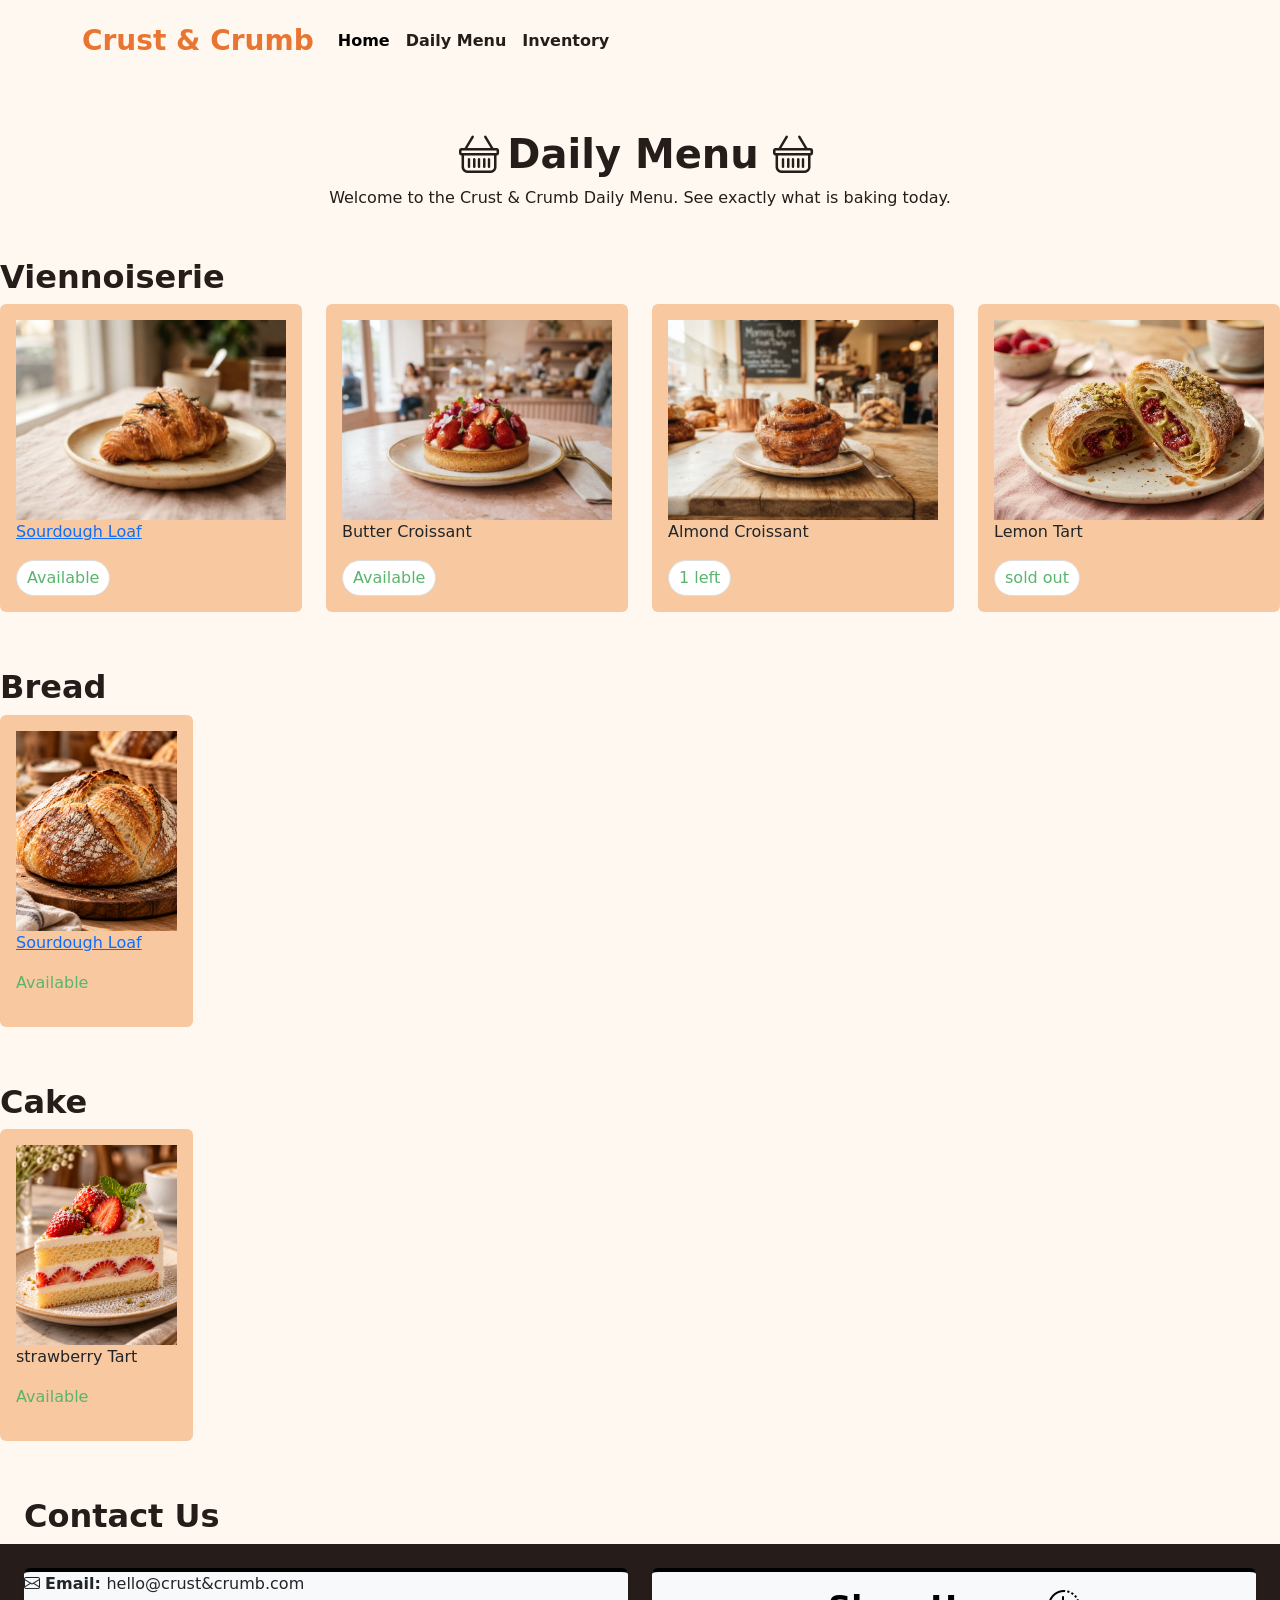
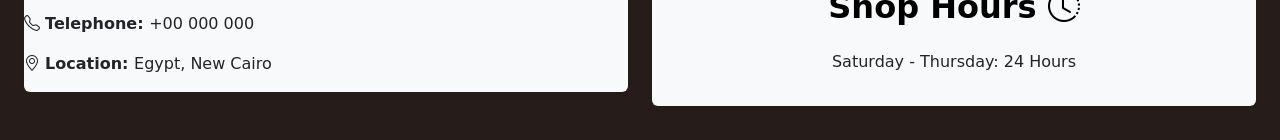
==== catalog.html @ 6cfdb350 "first-submission" ====
<!DOCTYPE html>
<html lang="en">
<head>
    <meta charset="UTF-8">
    <meta name="viewport" content="width=device-width, initial-scale=1.0">
    <title>Daily Menu</title>
      <link href="https://cdn.jsdelivr.net/npm/bootstrap@5.3.3/dist/css/bootstrap.min.css" rel="stylesheet">
  <link rel="stylesheet" href="https://cdn.jsdelivr.net/npm/bootstrap-icons/font/bootstrap-icons.css">
  <link rel="stylesheet" href="style.css">

</head>
<body>

    <nav class="navbar navbar-expand-lg bg-light"> <!--Navigation bar that collapses into icon-->

    <div class="container">
      <a class="navbar-brand text-#f14d24" href="index.html id="title">Crust & Crumb</a>

      <button class="navbar-toggler" type="button"
            data-bs-toggle="collapse" data-bs-target="#marketNav"
            aria-controls="marketNav" aria-expanded="false" aria-label="Toggle navigation">

        <span class="navbar-toggler-icon"></span>
      </button>

      <div class="collapse navbar-collapse" id="marketNav">
          <ul class="navbar-nav me-auto">
            <li class="nav-item"><a class="nav-link active" href="index.html">Home</a></li>
            <li class="nav-item"><a class="nav-link" href="catalog.html">Daily Menu</a></li>
            <li class="nav-item"><a class="nav-link" href="checkout form.html">Inventory</a></li>
          </ul>
        </div>
    </div>
  </nav>






<!-- Title for the menu page -->

<div class="container my-5">

    <h1 class="text-center"><i class="bi bi-basket me-2"></i>Daily Menu <i class="bi bi-basket me-2"></i></h1>

    <p class="text-center">
        Welcome to the Crust & Crumb Daily Menu. See exactly what is baking today.
    </p>
</div>


  




  <!-- Pastry section for Viennoiserie-->

<h2 class="mb-2">Viennoiserie</h2>

<section class="row mb-5">

        <div class="col-6 col-md-3 col-lg-3">
        <div class="card p-3 mb-2">
            <img src="assets/rosemary-croissant.jpg" height="200" width="200" class="mx-auto">
            <p><a href="detailed-view.html">Sourdough Loaf</a></p>
            <div class="success">
            <p class="text-success">Available</p>
            </div>
        </div>
    </div>

        <div class="col-6 col-md-3 col-lg-3">
          <div class="card p-3 mb-2">
            <img src="assets/strawberry-tart.jpg" height="200" width="200">
            <p>Butter Croissant</p>
            <div class="success">
            <p class="text-success">Available</p>
            </div>
          </div>
        </div>

       <div class="col-6 col-md-3 col-lg-3">
        <div class="card p-3 mb-2">
            <img src="assets/morning-bun.jpg" height="200" width="200" class="mx-auto">
            <p>Almond Croissant</p>
            <div class="success">
            <p class="text-success">1 left</p>
            </div>
        </div>
    </div>

        <div class="col-6 col-md-3 col-lg-3">
          <div class="card p-3 mb-2">
            <img src="assets/featured-croissant.jpg" height="200" width="200">
            <p>Lemon Tart</p>
            <div class="success">
            <p class="text-success">sold out</p>
            </div>
          </div>
        </div>
        </section>
</div>








<!--Pastry section for Bread--->

<h2 class="mb-2">Bread</h2>

<section class="row mb-5">

    <div class="col-6 col-md-3 col-lg-2">
        <div class="card p-3 mb-2">
            <img src="assets/Rustic Sourdough Loaf on Wooden Board.png" height="200" width="200" class="mx-auto">
            <p><a href="detailed-view.html">Sourdough Loaf</a></p>
            <p class="text-success">Available</p>
        </div>
    </div>

</section>
</div>







<!--Pastry section for Cake-->

<h2 class="mb-2">Cake</h2>

<section class="row mb-5">

    <div class="col-6 col-md-3 col-lg-2">
        <div class="card p-3 mb-2">
            <img src="assets/Strawberry Shortcake Café Delight.png" height="200" width="100" class="mx-auto">
            <p>strawberry Tart</p>
            <p class="text-success">Available</p>
        </div>
    </div>

    </section>
    </div>
  </main>







 <!--Shop Hours and footer--> 
      
  
   <div class="col-md-6 mx-4">
              <h2>Contact Us</h2>
    </div>

    <div class="container-fluid p-4"id="footer">
      
      <div class="row">

        <div class="col-12 col-md-6 mb-4">
          <div class = "card shadow-sm border-0 border-top border-black border-4 bg-light">
            <p><i class="bi bi-envelope"></i> <b>Email: </b>hello@crust&crumb.com </p>
            <p><i class="bi bi-telephone"></i> <b>Telephone: </b>+00 000 000</p>
            <p><i class="bi bi-geo-alt"></i> <b>Location: </b>Egypt, New Cairo <br></p>
          </div>
        </div>

      <div class ="col-12 col-md-6" id="library-hours">
      <div class="card shadow-sm border-0 border-top border-black border-4 bg-light">
        <div class="card-body">
          <h2 class="card-title text-center text-black mb-4">Shop Hours 
            <i class="bi bi-clock-history"></i>
          </h2>
          <p class="text-center">Saturday - Thursday: 24 Hours</p>
      </div>
      </div>
      </div>
      </div>
        
      </div>
        </div>
    </div>
  <script src="https://cdn.jsdelivr.net/npm/bootstrap@5.3.3/dist/js/bootstrap.bundle.min.js"></script>
</body>
</html>
---- style.css ----
:root {
  --cream: #fff8f0;
  --pink: #f8c79ef5;
  --orange: #e87532;
  --brown: #261d1a;
  --green: #59b56b;
  --white: #ffffff;
}

body {
  background-color: var(--cream);
  color: var(--brown);
}

.navbar {
  background-color: var(--cream) !important;
  padding: 15px;
}

.navbar-brand {
  color: var(--orange);
  font-size: 28px;
  font-weight: bold;
}

.nav-link {
  color: var(--brown);
  font-weight: bold;
}

.nav-link:hover {
  color: var(--orange);
}

.custom-carousel img {
  height: 400px;
  object-fit: cover;
}

h1, h2 {
  color: var(--brown);
  font-weight: bold;
}

.btn-primary {
  background-color: var(--orange);
  border-color: var(--orange);
}

.card {
  background-color: var(--pink);
  border: none;
}
.success {
    background-color: white;
    border: 1px solid #ddd;
    border-radius: 20px;
    padding: 5px 10px;
    width: fit-content;
    color: var(--green);
}

.success p {
    margin: 0;
}

.card img {
  width: 100%;
  object-fit: cover;
}

.text-success {
  color: var(--green) !important;
}

#footer {
  background-color: var(--brown);
}
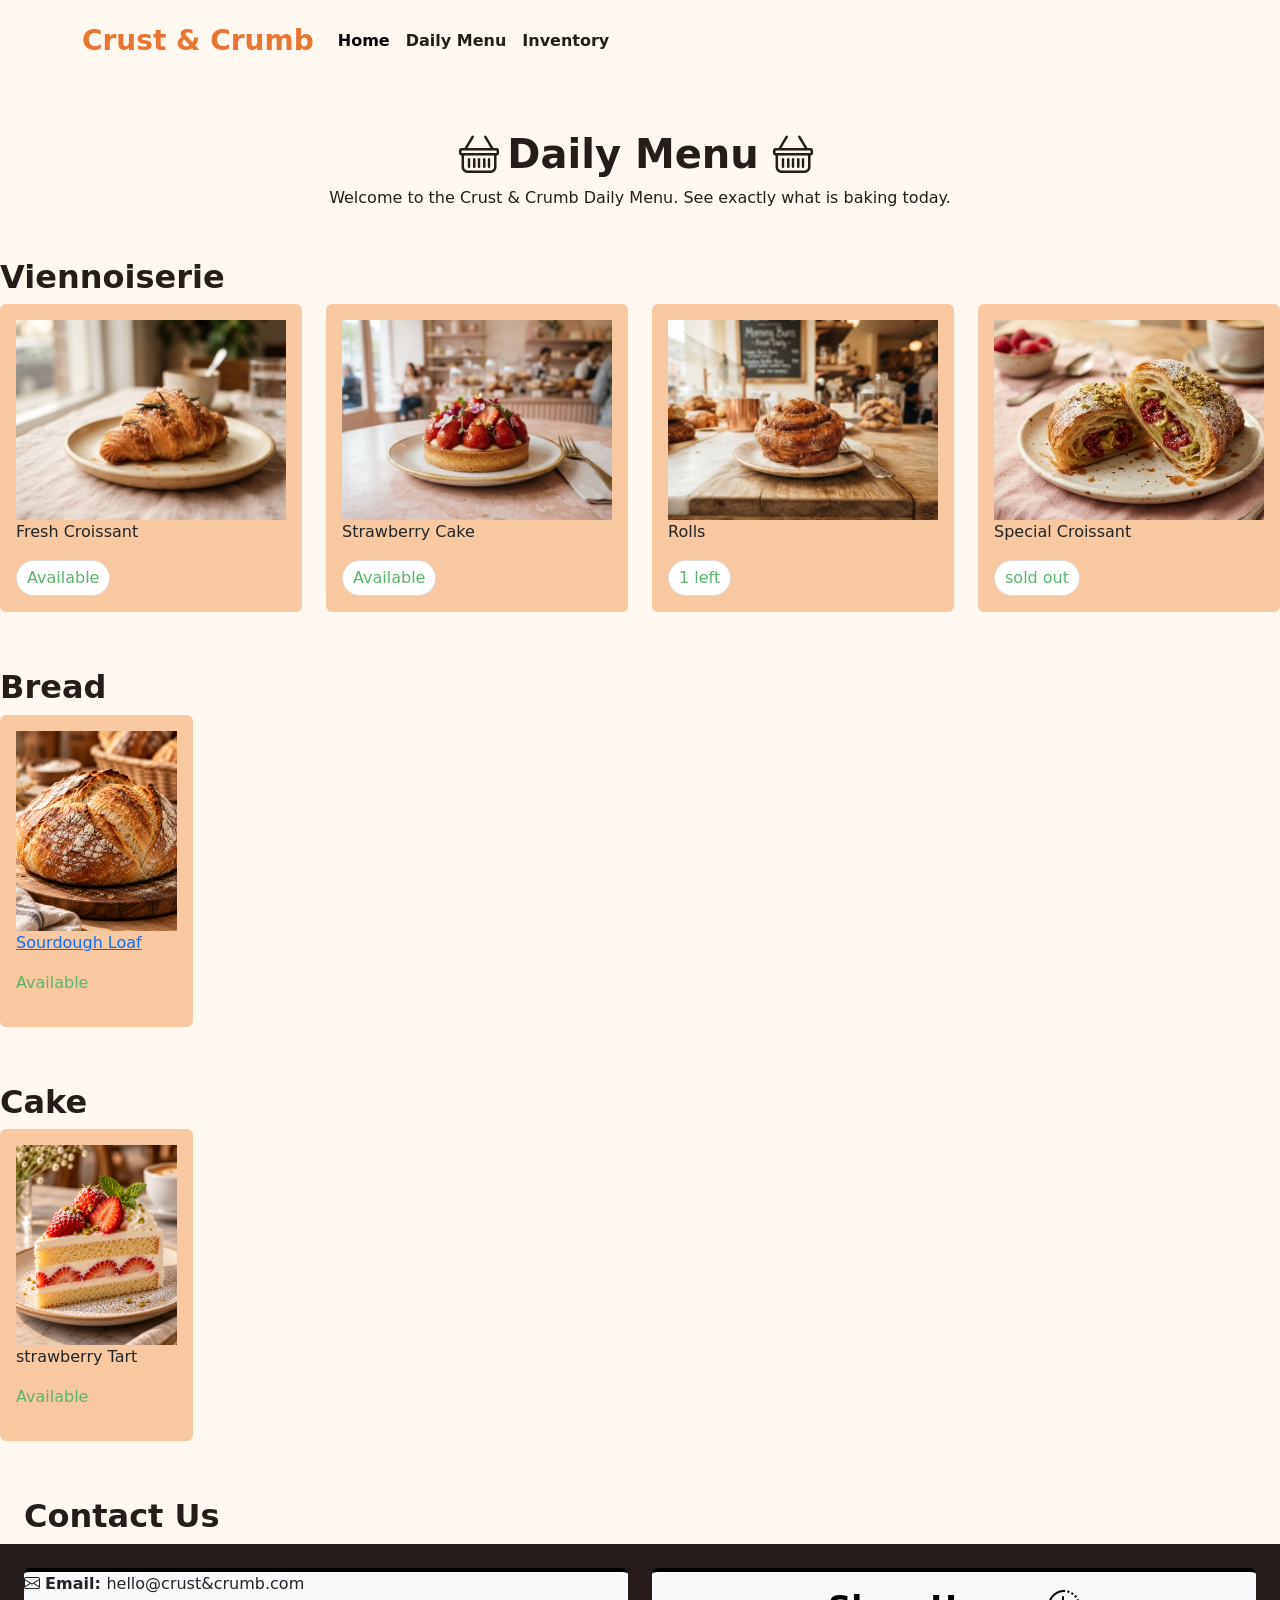
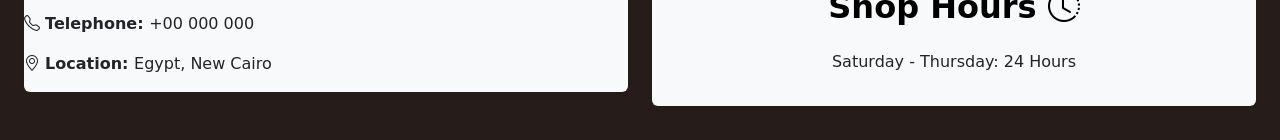
==== commit 789757af: "final touches" ====
--- a/catalog.html
+++ b/catalog.html
@@ -14,7 +14,7 @@
     <nav class="navbar navbar-expand-lg bg-light"> <!--Navigation bar that collapses into icon-->
 
     <div class="container">
-      <a class="navbar-brand text-#f14d24" href="index.html id="title">Crust & Crumb</a>
+      <a class="navbar-brand text-#f14d24" href="index.html" id="title">Crust & Crumb</a>
 
       <button class="navbar-toggler" type="button"
             data-bs-toggle="collapse" data-bs-target="#marketNav"
@@ -63,8 +63,8 @@
 
         <div class="col-6 col-md-3 col-lg-3">
         <div class="card p-3 mb-2">
-            <img src="assets/rosemary-croissant.jpg" height="200" width="200" class="mx-auto">
-            <p><a href="detailed-view.html">Sourdough Loaf</a></p>
+            <img src="assets/rosemary-croissant.jpg" height="200" width="200" class="mx-auto0" alt="Fresh Croissant">
+            <p>Fresh Croissant</p>
             <div class="success">
             <p class="text-success">Available</p>
             </div>
@@ -73,8 +73,8 @@
 
         <div class="col-6 col-md-3 col-lg-3">
           <div class="card p-3 mb-2">
-            <img src="assets/strawberry-tart.jpg" height="200" width="200">
-            <p>Butter Croissant</p>
+            <img src="assets/strawberry-tart.jpg" height="200" width="200" alt="Strawberry Cake">
+            <p>Strawberry Cake</p>
             <div class="success">
             <p class="text-success">Available</p>
             </div>
@@ -83,8 +83,8 @@
 
        <div class="col-6 col-md-3 col-lg-3">
         <div class="card p-3 mb-2">
-            <img src="assets/morning-bun.jpg" height="200" width="200" class="mx-auto">
-            <p>Almond Croissant</p>
+            <img src="assets/morning-bun.jpg" height="200" width="200" class="mx-auto" alt="rolls">
+            <p>Rolls</p>
             <div class="success">
             <p class="text-success">1 left</p>
             </div>
@@ -93,8 +93,8 @@
 
         <div class="col-6 col-md-3 col-lg-3">
           <div class="card p-3 mb-2">
-            <img src="assets/featured-croissant.jpg" height="200" width="200">
-            <p>Lemon Tart</p>
+            <img src="assets/featured-croissant.jpg" height="200" width="200" alt="Special Croissant">
+            <p>Special Croissant</p>
             <div class="success">
             <p class="text-success">sold out</p>
             </div>
